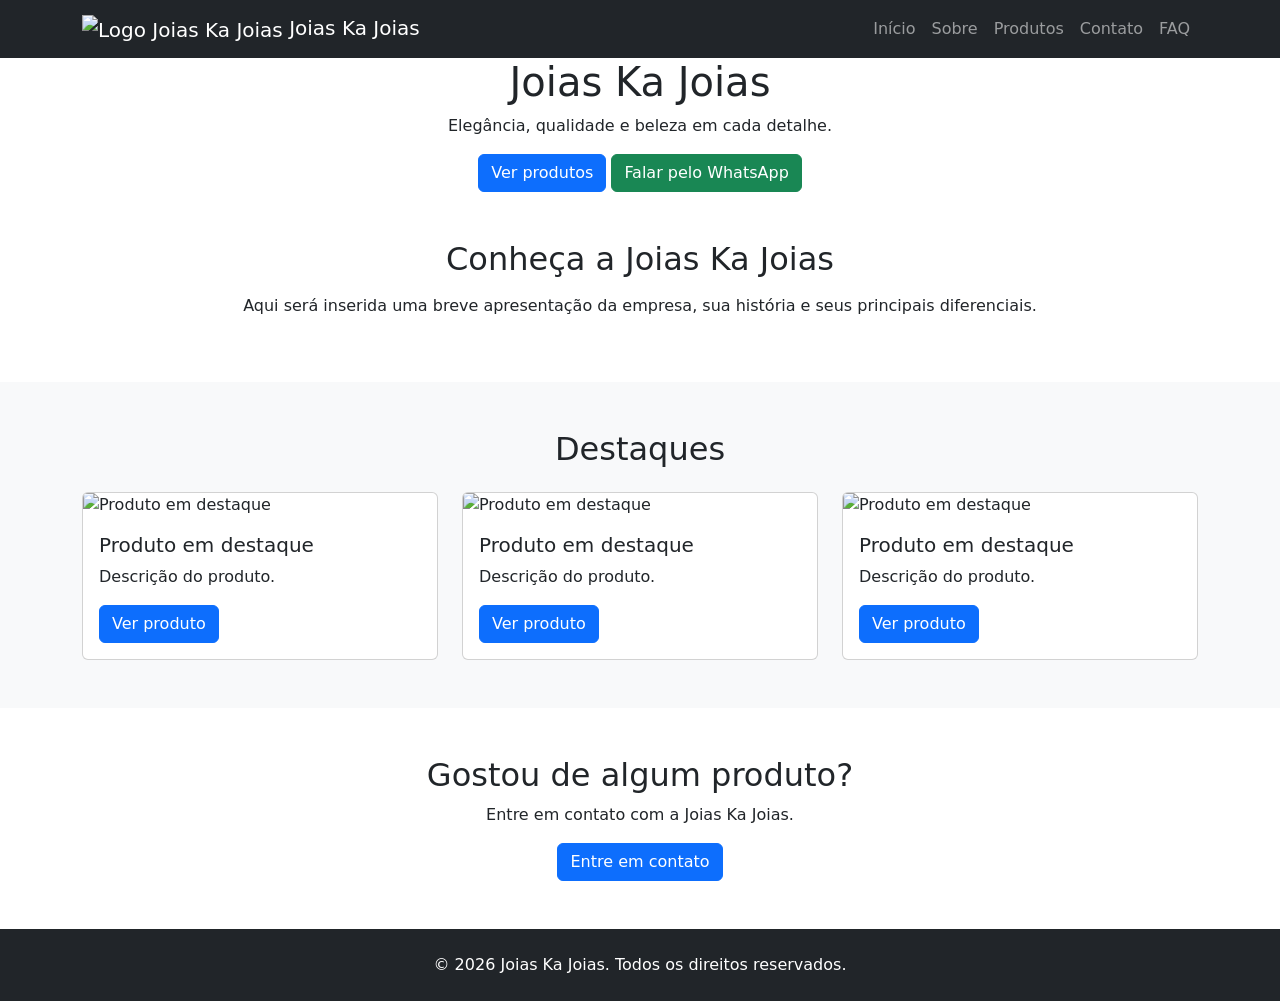
==== index.html @ 2ee937f9 "Estrutura base das páginas do html" ====
<!DOCTYPE html>
<html lang="pt-BR">

<head>

    <meta charset="UTF-8">

    <meta name="viewport" content="width=device-width, initial-scale=1.0">

    <title>Joias Ka Joias</title>

    <!-- Bootstrap -->
    <link
        href="https://cdn.jsdelivr.net/npm/bootstrap@5.3.3/dist/css/bootstrap.min.css"
        rel="stylesheet">

    <!-- CSS personalizado -->
    <link rel="stylesheet" href="css/custom.css">

</head>

<body>

    <!-- NAVBAR -->

    <nav class="navbar navbar-expand-lg bg-dark navbar-dark">

        <div class="container">

            <a class="navbar-brand" href="index.html">

                <img
                    src="assets/images/logo.png"
                    alt="Logo Joias Ka Joias"
                    width="50">

                Joias Ka Joias

            </a>


            <button
                class="navbar-toggler"
                type="button"
                data-bs-toggle="collapse"
                data-bs-target="#menu">

                <span class="navbar-toggler-icon"></span>

            </button>


            <div class="collapse navbar-collapse" id="menu">

                <ul class="navbar-nav ms-auto">

                    <li class="nav-item">
                        <a class="nav-link" href="index.html">
                            Início
                        </a>
                    </li>

                    <li class="nav-item">
                        <a class="nav-link" href="sobre.html">
                            Sobre
                        </a>
                    </li>

                    <li class="nav-item">
                        <a class="nav-link" href="produtos.html">
                            Produtos
                        </a>
                    </li>

                    <li class="nav-item">
                        <a class="nav-link" href="contato.html">
                            Contato
                        </a>
                    </li>

                    <li class="nav-item">
                        <a class="nav-link" href="faq.html">
                            FAQ
                        </a>
                    </li>

                </ul>

            </div>

        </div>

    </nav>


    <!-- HERO -->

    <header class="hero text-center">

        <div class="container">

            <h1>
                Joias Ka Joias
            </h1>

            <p>
                Elegância, qualidade e beleza em cada detalhe.
            </p>

            <a
                href="produtos.html"
                class="btn btn-primary">

                Ver produtos

            </a>

            <a
                href="https://wa.me/55XXXXXXXXXXX"
                target="_blank"
                class="btn btn-success">

                Falar pelo WhatsApp

            </a>

        </div>

    </header>


    <!-- APRESENTAÇÃO -->

    <section class="py-5">

        <div class="container text-center">

            <h2>
                Conheça a Joias Ka Joias
            </h2>

            <p class="mt-3">

                Aqui será inserida uma breve apresentação
                da empresa, sua história e seus principais
                diferenciais.

            </p>

        </div>

    </section>


    <!-- DESTAQUES -->

    <section class="py-5 bg-light">

        <div class="container">

            <h2 class="text-center mb-4">
                Destaques
            </h2>

            <div class="row g-4">


                <div class="col-12 col-md-6 col-lg-4">

                    <div class="card h-100">

                        <img
                            src="assets/images/produto-1.jpg"
                            class="card-img-top"
                            alt="Produto em destaque">

                        <div class="card-body">

                            <h5 class="card-title">
                                Produto em destaque
                            </h5>

                            <p class="card-text">
                                Descrição do produto.
                            </p>

                            <a
                                href="produtos.html"
                                class="btn btn-primary">

                                Ver produto

                            </a>

                        </div>

                    </div>

                </div>


                <div class="col-12 col-md-6 col-lg-4">

                    <div class="card h-100">

                        <img
                            src="assets/images/produto-2.jpg"
                            class="card-img-top"
                            alt="Produto em destaque">

                        <div class="card-body">

                            <h5 class="card-title">
                                Produto em destaque
                            </h5>

                            <p class="card-text">
                                Descrição do produto.
                            </p>

                            <a
                                href="produtos.html"
                                class="btn btn-primary">

                                Ver produto

                            </a>

                        </div>

                    </div>

                </div>


                <div class="col-12 col-md-6 col-lg-4">

                    <div class="card h-100">

                        <img
                            src="assets/images/produto-3.jpg"
                            class="card-img-top"
                            alt="Produto em destaque">

                        <div class="card-body">

                            <h5 class="card-title">
                                Produto em destaque
                            </h5>

                            <p class="card-text">
                                Descrição do produto.
                            </p>

                            <a
                                href="produtos.html"
                                class="btn btn-primary">

                                Ver produto

                            </a>

                        </div>

                    </div>

                </div>

            </div>

        </div>

    </section>


    <!-- CTA -->

    <section class="py-5 text-center">

        <div class="container">

            <h2>
                Gostou de algum produto?
            </h2>

            <p>
                Entre em contato com a Joias Ka Joias.
            </p>

            <a
                href="contato.html"
                class="btn btn-primary">

                Entre em contato

            </a>

        </div>

    </section>


    <!-- RODAPÉ -->

    <footer class="bg-dark text-white text-center py-4">

        <p class="mb-0">
            &copy; 2026 Joias Ka Joias.
            Todos os direitos reservados.
        </p>

    </footer>


    <!-- Bootstrap JS -->

    <script
        src="https://cdn.jsdelivr.net/npm/bootstrap@5.3.3/dist/js/bootstrap.bundle.min.js">
    </script>

</body>

</html>
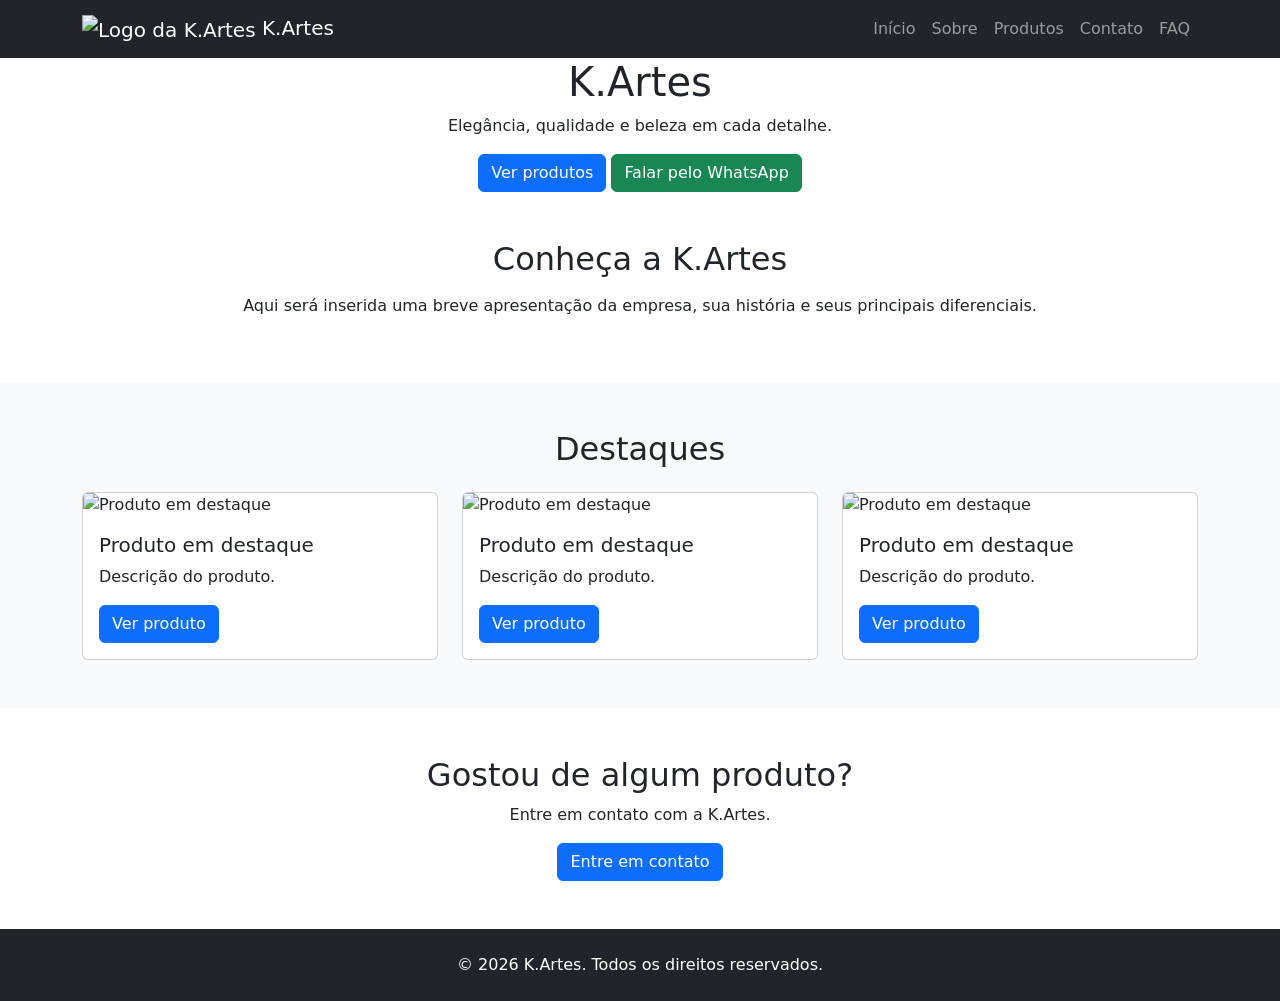
==== commit 4cb8adfd: "hmtl atualizado" ====
--- a/index.html
+++ b/index.html
@@ -7,7 +7,7 @@
 
     <meta name="viewport" content="width=device-width, initial-scale=1.0">
 
-    <title>Joias Ka Joias</title>
+    <title>K.Artes</title>
 
     <!-- Bootstrap -->
     <link
@@ -31,10 +31,10 @@
 
                 <img
                     src="assets/images/logo.png"
-                    alt="Logo Joias Ka Joias"
-                    width="50">
-
-                Joias Ka Joias
+                    alt="Logo da K.Artes"
+                    width="50px" height="50px">
+
+                K.Artes
 
             </a>
 
@@ -100,7 +100,7 @@
         <div class="container">
 
             <h1>
-                Joias Ka Joias
+                K.Artes
             </h1>
 
             <p>
@@ -116,7 +116,7 @@
             </a>
 
             <a
-                href="https://wa.me/55XXXXXXXXXXX"
+                href="https://wa.me/5532988972885"
                 target="_blank"
                 class="btn btn-success">
 
@@ -136,7 +136,7 @@
         <div class="container text-center">
 
             <h2>
-                Conheça a Joias Ka Joias
+                Conheça a K.Artes
             </h2>
 
             <p class="mt-3">
@@ -284,7 +284,7 @@
             </h2>
 
             <p>
-                Entre em contato com a Joias Ka Joias.
+                Entre em contato com a K.Artes.
             </p>
 
             <a
@@ -305,7 +305,7 @@
     <footer class="bg-dark text-white text-center py-4">
 
         <p class="mb-0">
-            &copy; 2026 Joias Ka Joias.
+            &copy; 2026 K.Artes.
             Todos os direitos reservados.
         </p>
 
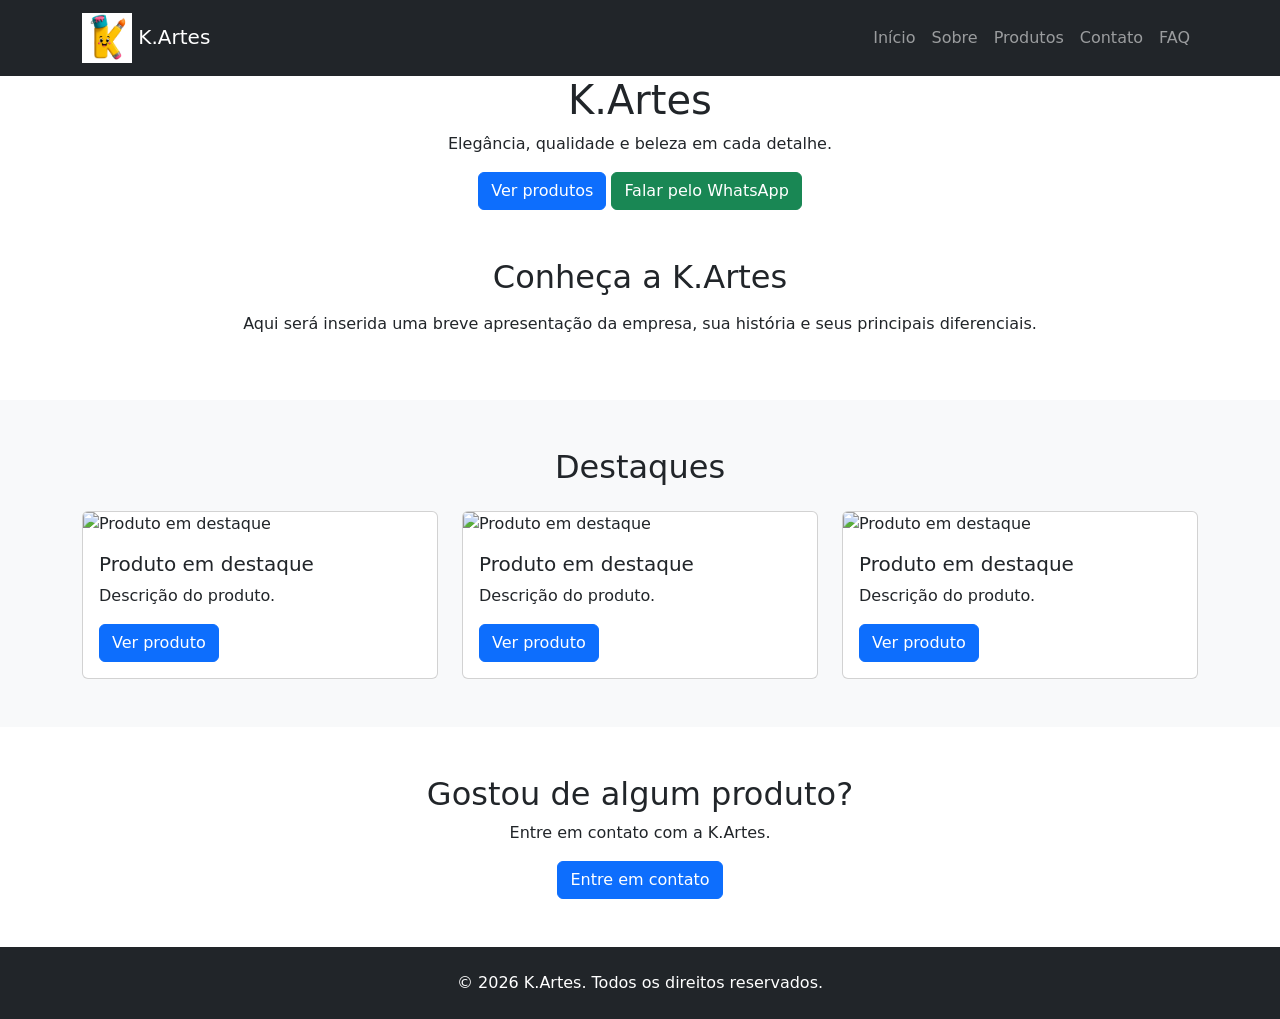
==== commit 8ed75825: "css encaminhado" ====
--- a/index.html
+++ b/index.html
@@ -29,7 +29,7 @@
 
             <a class="navbar-brand" href="index.html">
 
-                <img
+                <img class="k"
                     src="assets/images/logo.png"
                     alt="Logo da K.Artes"
                     width="50px" height="50px">
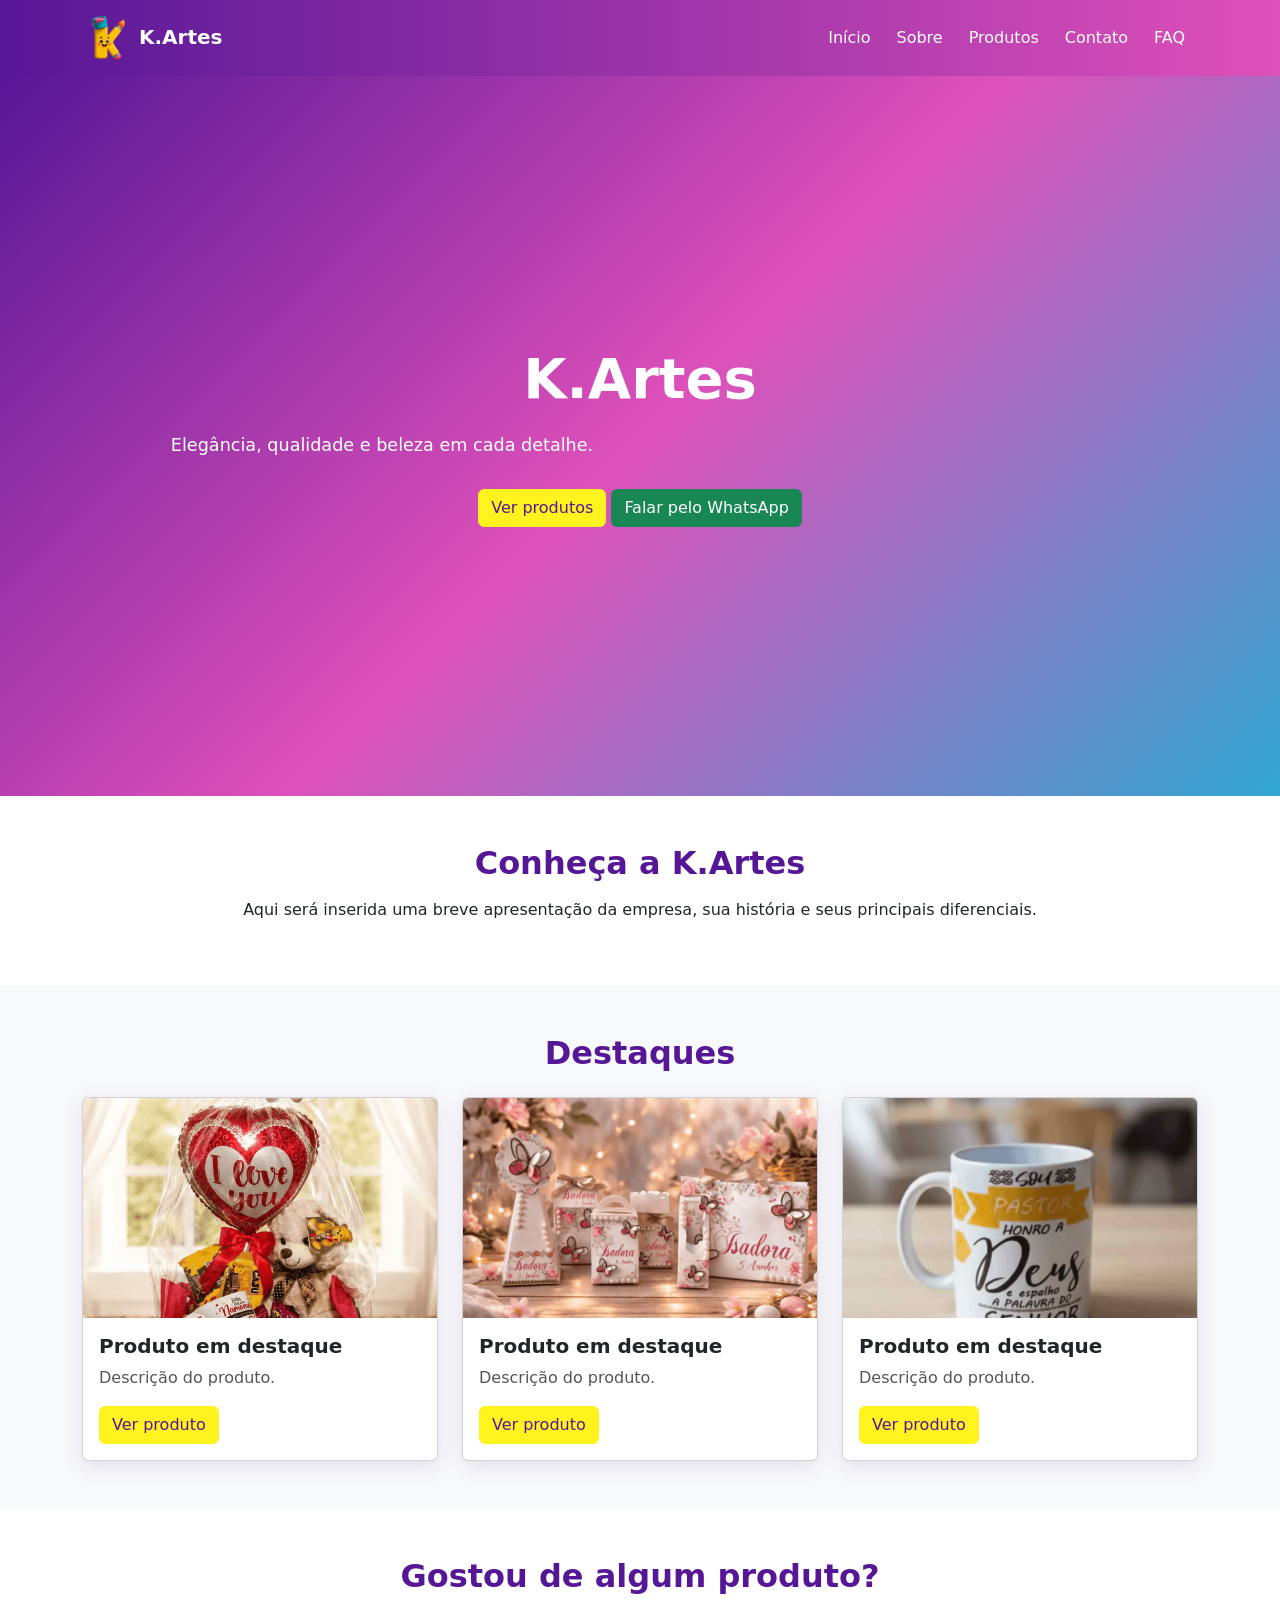
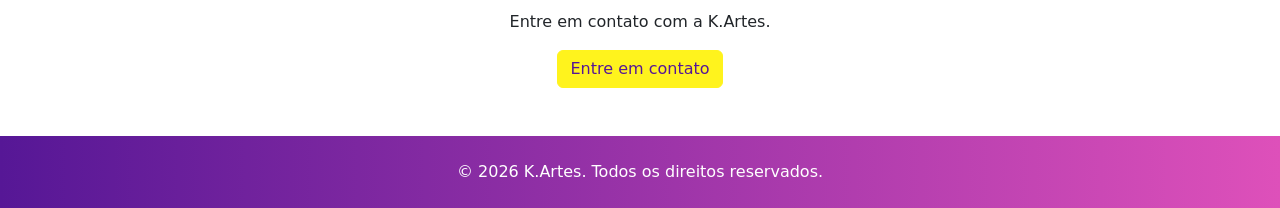
==== commit f04be190: "Atualização do Código" ====
--- a/index.html
+++ b/index.html
@@ -8,11 +8,6 @@
     <meta name="viewport" content="width=device-width, initial-scale=1.0">
 
     <title>K.Artes</title>
-
-    <!-- Bootstrap -->
-    <link
-        href="https://cdn.jsdelivr.net/npm/bootstrap@5.3.3/dist/css/bootstrap.min.css"
-        rel="stylesheet">
 
     <!-- CSS personalizado -->
     <link rel="stylesheet" href="css/custom.css">
@@ -311,7 +306,10 @@
 
     </footer>
 
-
+    <!-- Bootstrap -->
+    <link
+        href="https://cdn.jsdelivr.net/npm/bootstrap@5.3.3/dist/css/bootstrap.min.css"
+        rel="stylesheet">
     <!-- Bootstrap JS -->
 
     <script
--- a/css/custom.css
+++ b/css/custom.css
@@ -0,0 +1,396 @@
+/* K.Artes */
+
+/* Cores da marca */
+:root {
+    --amarelo: #FFF31D;
+    --rosa: #DE50BA;
+    --azul: #31A7D1;
+    --roxo: #561796;
+    --branco: #FFFFFF;
+    --escuro: #17121d;
+    }
+    
+    /* Configurações gerais */
+    * {
+    box-sizing: border-box;
+    }
+    
+    body {
+    margin: 0;
+    font-family: Arial, Helvetica, sans-serif;
+    background-color: var(--branco);
+    color: var(--escuro);
+    }
+    
+    /* NAVBAR */
+    
+    .navbar {
+    background: linear-gradient(
+    90deg,
+    var(--roxo),
+    var(--rosa)
+    ) !important;
+    
+    padding: 15px 20px;
+    }
+    
+    .navbar-brand {
+    color: var(--branco) !important;
+    font-size: 1.4rem;
+    font-weight: bold;
+    }
+    
+    .navbar-brand:hover {
+    color: var(--amarelo) !important;
+    }
+    
+    .navbar .nav-link {
+    color: var(--branco) !important;
+    font-weight: 500;
+    margin: 3px 5px;
+    border-radius: 8px;
+    transition: 0.3s;
+    }
+    
+    .navbar .nav-link:hover {
+    background-color: var(--amarelo);
+    color: var(--roxo) !important;
+    }
+    
+    /* Botão do menu mobile */
+    .navbar-toggler {
+    border-color: var(--branco);
+    }
+    
+    .navbar-toggler-icon {
+    filter: brightness(0) invert(1);
+    }
+    
+    /* HERO */
+    
+    .hero {
+    min-height: 70vh;
+    display: flex;
+    align-items: center;
+    background: linear-gradient(
+    135deg,
+    var(--roxo),
+    var(--rosa),
+    var(--azul)
+    );
+    color: var(--branco);
+    padding: 60px 20px;
+    }
+    
+    .hero h1 {
+    font-size: 2.5rem;
+    font-weight: bold;
+    margin-bottom: 20px;
+    }
+    
+    .hero p {
+    font-size: 1.1rem;
+    max-width: 600px;
+    margin-bottom: 30px;
+    }
+  
+    /* BOTÕES */
+    
+    .btn-primary {
+    background-color: var(--amarelo) !important;
+    border-color: var(--amarelo) !important;
+    color: var(--roxo) !important;
+    font-weight: bold;
+    border-radius: 25px;
+    padding: 10px 25px;
+    transition: 0.3s;
+    }
+    
+    .btn-primary:hover {
+    background-color: var(--branco) !important;
+    border-color: var(--branco) !important;
+    color: var(--roxo) !important;
+    transform: translateY(-2px);
+    }
+    
+    .btn-whatsapp {
+    background-color: var(--rosa);
+    border: none;
+    color: var(--branco);
+    font-weight: bold;
+    border-radius: 25px;
+    padding: 10px 25px;
+    text-decoration: none;
+    display: inline-block;
+    transition: 0.3s;
+    }
+    
+    .btn-whatsapp:hover {
+    background-color: var(--roxo);
+    color: var(--branco);
+    transform: translateY(-2px);
+    }
+    
+    /* TÍTULOS DAS SEÇÕES */
+    
+    section {
+    padding: 60px 20px;
+    }
+    
+    section h2 {
+    color: var(--roxo);
+    font-weight: bold;
+    margin-bottom: 15px;
+    }
+    
+    .section-title {
+    text-align: center;
+    margin-bottom: 40px;
+    }
+    
+    .section-title h2 {
+    font-size: 2rem;
+    }
+    
+    .section-title p {
+    color: #666;
+    }
+    
+    /* CARDS DE PRODUTOS */
+    
+    .card {
+    border: none;
+    border-radius: 15px;
+    overflow: hidden;
+    box-shadow: 0 5px 20px rgba(86, 23, 150, 0.12);
+    transition: 0.3s;
+    height: 100%;
+    }
+    
+    .card:hover {
+    transform: translateY(-6px);
+    box-shadow: 0 10px 25px rgba(86, 23, 150, 0.25);
+    }
+    
+    .card img {
+    width: 100%;
+    height: 220px;
+    object-fit: cover;
+    }
+    
+    .card-body {
+    padding: 20px;
+    }
+    
+    .card-title {
+    color: var(--roxo);
+    font-weight: bold;
+    }
+    
+    .card-text {
+    color: #555;
+    }
+    
+    .card .price {
+    color: var(--rosa);
+    font-size: 1.3rem;
+    font-weight: bold;
+    }
+    
+    /* BADGES */
+   
+    .badge {
+    padding: 7px 10px;
+    border-radius: 15px;
+    }
+    
+    .badge-promocao {
+    background-color: var(--amarelo);
+    color: var(--roxo);
+    }
+    
+    .badge-novo {
+    background-color: var(--azul);
+    color: var(--branco);
+    }
+    
+    .badge-destaque {
+    background-color: var(--rosa);
+    color: var(--branco);
+    }
+       
+    /* SOBRE A EMPRESA */
+    
+    .sobre {
+    background-color: #fafafa;
+    }
+    
+    .sobre img {
+    max-width: 100%;
+    border-radius: 15px;
+    }
+    
+    .sobre h2 {
+    color: var(--roxo);
+    }
+    
+    .sobre p {
+    line-height: 1.7;
+    }
+    
+    /* CONTATO */
+ 
+    .contato {
+    background-color: var(--branco);
+    }
+    
+    .contato .card {
+    border-top: 5px solid var(--azul);
+    }
+    
+    .contato a {
+    color: var(--roxo);
+    text-decoration: none;
+    }
+    
+    .contato a:hover {
+    color: var(--rosa);
+    }
+    
+  /* FORMULÁRIOS */ 
+    
+    .form-control,
+    .form-select {
+    border: 2px solid #ddd;
+    border-radius: 10px;
+    padding: 11px;
+    }
+    
+    .form-control:focus,
+    .form-select:focus {
+    border-color: var(--rosa);
+    box-shadow: 0 0 0 0.2rem rgba(222, 80, 186, 0.2);
+    }
+    
+    /* FAQ */
+    
+    .accordion-button {
+    font-weight: bold;
+    color: var(--roxo);
+    }
+    
+    .accordion-button:not(.collapsed) {
+    background-color: var(--rosa);
+    color: var(--branco);
+    }
+    
+    .accordion-button:focus {
+    box-shadow: none;
+    }
+    
+    /* DASHBOARD */
+    
+    .dashboard {
+    background-color: #f7f7f7;
+    min-height: 80vh;
+    }
+    
+    .dashboard .card {
+    border-top: 5px solid var(--roxo);
+    }
+    
+    .dashboard .card h3 {
+    color: var(--roxo);
+    }
+    
+    /* FOOTER */
+   
+    footer {
+    background: linear-gradient(
+    90deg,
+    var(--roxo),
+    var(--rosa)
+    );
+    color: var(--branco);
+    padding: 35px 20px;
+    }
+    
+    footer h5 {
+    font-weight: bold;
+    }
+    
+    footer a {
+    color: var(--branco);
+    text-decoration: none;
+    }
+    
+    footer a:hover {
+    color: var(--amarelo);
+    }
+    
+    /* RESPONSIVIDADE - MOBILE FIRST */
+
+    
+    /* Celulares */
+    @media (max-width: 575px) {
+    
+    .hero {
+    min-height: 75vh;
+    padding: 50px 20px;
+    text-align: center;
+    }
+    
+    .hero h1 {
+    font-size: 2rem;
+    }
+    
+    .hero p {
+    font-size: 1rem;
+    }
+    
+    section {
+    padding: 45px 15px;
+    }
+    
+    section h2 {
+    font-size: 1.7rem;
+    }
+    
+    .card img {
+    height: 200px;
+    }
+    
+    .navbar {
+    padding: 12px 15px;
+    }
+    
+    .btn-primary,
+    .btn-whatsapp {
+    width: 100%;
+    margin-bottom: 10px;
+    }
+    }
+    
+    /* Tablets */
+    @media (min-width: 576px) {
+    
+    .hero h1 {
+    font-size: 3rem;
+    }
+    }
+    
+    /* Computadores */
+    @media (min-width: 992px) {
+    
+    .hero {
+    min-height: 80vh;
+    }
+    
+    .hero h1 {
+    font-size: 3.5rem;
+    }
+    
+    section {
+    padding: 80px 30px;
+    }
+    }
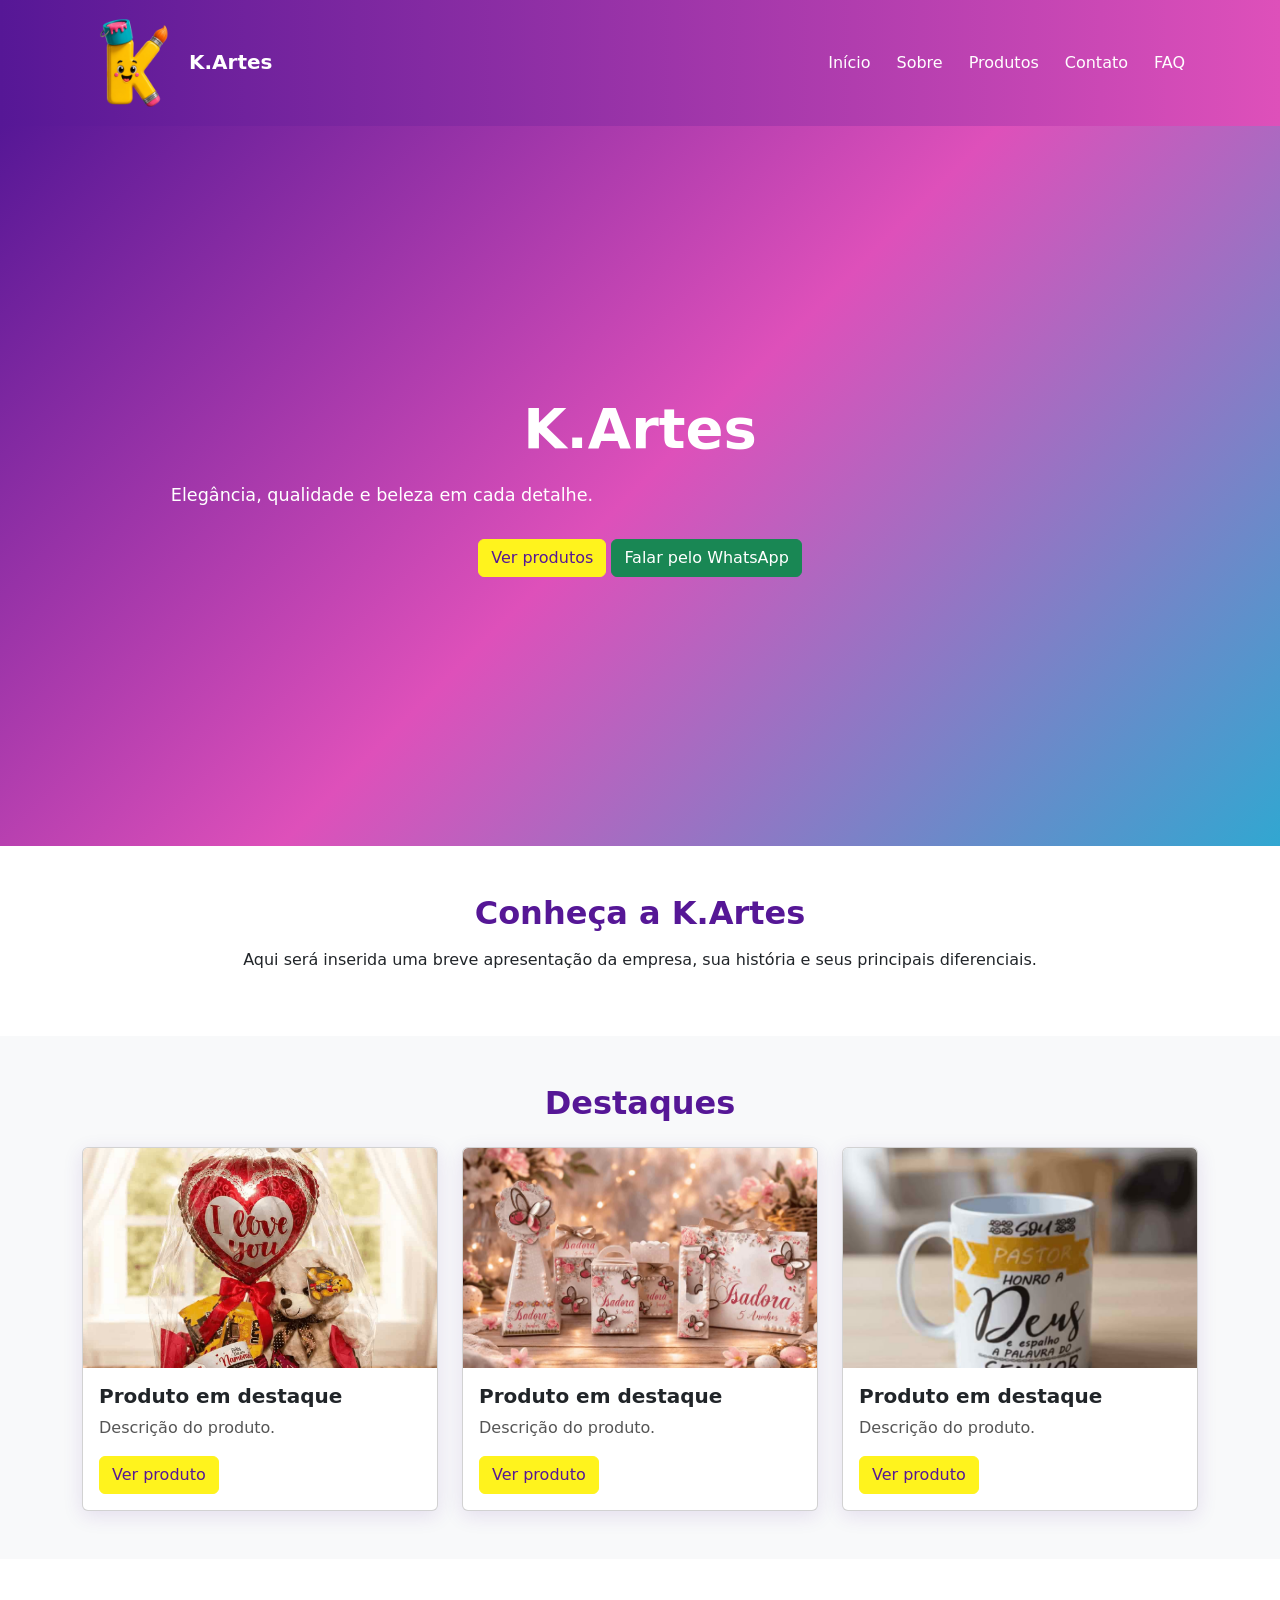
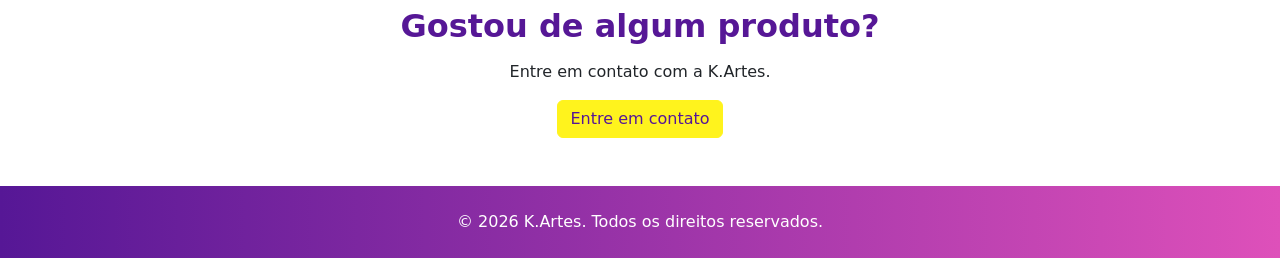
==== commit b3e755ab: "Adicionando 3 páginas novas" ====
--- a/index.html
+++ b/index.html
@@ -27,7 +27,7 @@
                 <img class="k"
                     src="assets/images/logo.png"
                     alt="Logo da K.Artes"
-                    width="50px" height="50px">
+                    width="100px" height="100px">
 
                 K.Artes
 
--- a/css/custom.css
+++ b/css/custom.css
@@ -393,4 +393,384 @@
     section {
     padding: 80px 30px;
     }
-    }+    }
+
+    /* =========================================
+   LOGIN / CADASTRO
+   ========================================= */
+
+.login-page {
+    min-height: 100vh;
+    display: flex;
+    flex-direction: column;
+
+    background: linear-gradient(
+        135deg,
+        #561796,
+        #DE50BA,
+        #31A7D1
+    );
+}
+
+.login-container {
+    flex: 1;
+
+    display: flex;
+    justify-content: center;
+    align-items: center;
+
+    padding: 30px 15px;
+}
+
+.login-card {
+    width: 100%;
+    max-width: 430px;
+
+    background-color: #FFFFFF;
+
+    padding: 30px 25px;
+
+    border-radius: 20px;
+
+    box-shadow:
+        0 15px 40px rgba(0, 0, 0, 0.2);
+}
+
+.cadastro-card {
+    max-width: 480px;
+}
+
+.login-logo {
+    width: 70px;
+    height: 70px;
+
+    object-fit: contain;
+
+    margin-bottom: 10px;
+}
+
+.login-card h1 {
+    color: #561796;
+    font-weight: bold;
+}
+
+.login-card p {
+    color: #666;
+}
+
+.login-card .form-label {
+    color: #561796;
+    font-weight: 600;
+}
+
+.login-card .form-control {
+    border: 2px solid #ddd;
+    border-radius: 10px;
+
+    padding: 11px;
+}
+
+.login-card .form-control:focus {
+    border-color: #DE50BA;
+
+    box-shadow:
+        0 0 0 0.2rem rgba(222, 80, 186, 0.2);
+}
+
+.btn-login {
+    background: linear-gradient(
+        90deg,
+        #561796,
+        #DE50BA
+    );
+
+    border: none;
+
+    color: #FFFFFF;
+
+    font-weight: bold;
+
+    padding: 12px;
+
+    border-radius: 10px;
+
+    transition: 0.3s;
+}
+
+.btn-login:hover {
+    background: linear-gradient(
+        90deg,
+        #DE50BA,
+        #31A7D1
+    );
+
+    color: #FFFFFF;
+
+    transform: translateY(-2px);
+}
+
+.forgot-password,
+.register-link,
+.back-link {
+    text-decoration: none;
+}
+
+.forgot-password {
+    color: #561796;
+}
+
+.forgot-password:hover {
+    color: #DE50BA;
+}
+
+.register-link {
+    color: #DE50BA;
+    font-weight: bold;
+}
+
+.register-link:hover {
+    color: #561796;
+}
+
+.back-link {
+    color: #666;
+    font-size: 0.9rem;
+}
+
+.back-link:hover {
+    color: #561796;
+}
+
+.login-footer {
+    width: 100%;
+
+    text-align: center;
+
+    color: #FFFFFF;
+
+    padding: 15px;
+
+    font-size: 0.85rem;
+}
+
+
+/* =========================================
+   DASHBOARD
+   ========================================= */
+
+.dashboard-page {
+    min-height: 100vh;
+
+    background-color: #f7f5fa;
+}
+
+
+/* Navbar do Dashboard */
+
+.k-navbar {
+    background: linear-gradient(
+        90deg,
+        #561796,
+        #DE50BA
+    );
+
+    padding: 12px 0;
+}
+
+.k-navbar .navbar-brand {
+    color: #FFFFFF !important;
+
+    font-weight: bold;
+
+    display: flex;
+
+    align-items: center;
+
+    gap: 10px;
+}
+
+.k-navbar .nav-link {
+    color: #FFFFFF !important;
+
+    border-radius: 8px;
+
+    margin-left: 5px;
+
+    transition: 0.3s;
+}
+
+.k-navbar .nav-link:hover,
+.k-navbar .nav-link.active {
+    background-color: #FFF31D;
+
+    color: #561796 !important;
+}
+
+.dashboard-logo {
+    width: 40px;
+    height: 40px;
+
+    object-fit: contain;
+}
+
+.k-navbar .navbar-toggler {
+    border-color: #FFFFFF;
+}
+
+.k-navbar .navbar-toggler-icon {
+    filter: brightness(0) invert(1);
+}
+
+
+/* Cards */
+
+.dashboard-card {
+    background-color: #FFFFFF;
+
+    padding: 25px;
+
+    border-radius: 15px;
+
+    border-top: 5px solid #561796;
+
+    box-shadow:
+        0 5px 20px rgba(86, 23, 150, 0.1);
+
+    transition: 0.3s;
+}
+
+.dashboard-card:hover {
+    transform: translateY(-5px);
+
+    box-shadow:
+        0 10px 25px rgba(86, 23, 150, 0.18);
+}
+
+.dashboard-card:nth-child(2) {
+    border-top-color: #DE50BA;
+}
+
+.dashboard-card p {
+    color: #666;
+
+    margin-bottom: 5px;
+}
+
+.dashboard-card h2 {
+    color: #561796;
+
+    font-size: 2rem;
+
+    margin: 0;
+}
+
+.dashboard-icon {
+    font-size: 1.8rem;
+
+    margin-bottom: 10px;
+}
+
+
+/* Tabela */
+
+.dashboard-table {
+    background-color: #FFFFFF;
+
+    border-radius: 15px;
+
+    overflow: hidden;
+
+    box-shadow:
+        0 5px 20px rgba(86, 23, 150, 0.1);
+}
+
+.dashboard-table h2 {
+    color: #561796;
+}
+
+.dashboard-table thead {
+    background: linear-gradient(
+        90deg,
+        #561796,
+        #DE50BA
+    );
+
+    color: #FFFFFF;
+}
+
+.dashboard-table th {
+    padding: 15px;
+    white-space: nowrap;
+}
+
+.dashboard-table td {
+    padding: 15px;
+    vertical-align: middle;
+}
+
+
+/* Status */
+
+.status-confirmada {
+    background-color: #31A7D1;
+
+    color: #FFFFFF;
+}
+
+.status-pendente {
+    background-color: #FFF31D;
+
+    color: #561796;
+}
+
+.status-cancelada {
+    background-color: #DE50BA;
+
+    color: #FFFFFF;
+}
+
+
+/* Footer */
+
+.k-footer {
+    background: linear-gradient(
+        90deg,
+        #561796,
+        #DE50BA
+    );
+
+    color: #FFFFFF;
+
+    padding: 25px 0;
+}
+
+
+/* =========================================
+   RESPONSIVIDADE
+   ========================================= */
+
+@media (min-width: 576px) {
+
+    .login-card {
+        padding: 40px;
+    }
+
+}
+
+
+@media (max-width: 575px) {
+
+    .dashboard-table {
+        font-size: 0.9rem;
+    }
+
+    .dashboard-table th,
+    .dashboard-table td {
+        padding: 12px 10px;
+    }
+
+    .login-card {
+        padding: 25px 20px;
+    }
+
+}
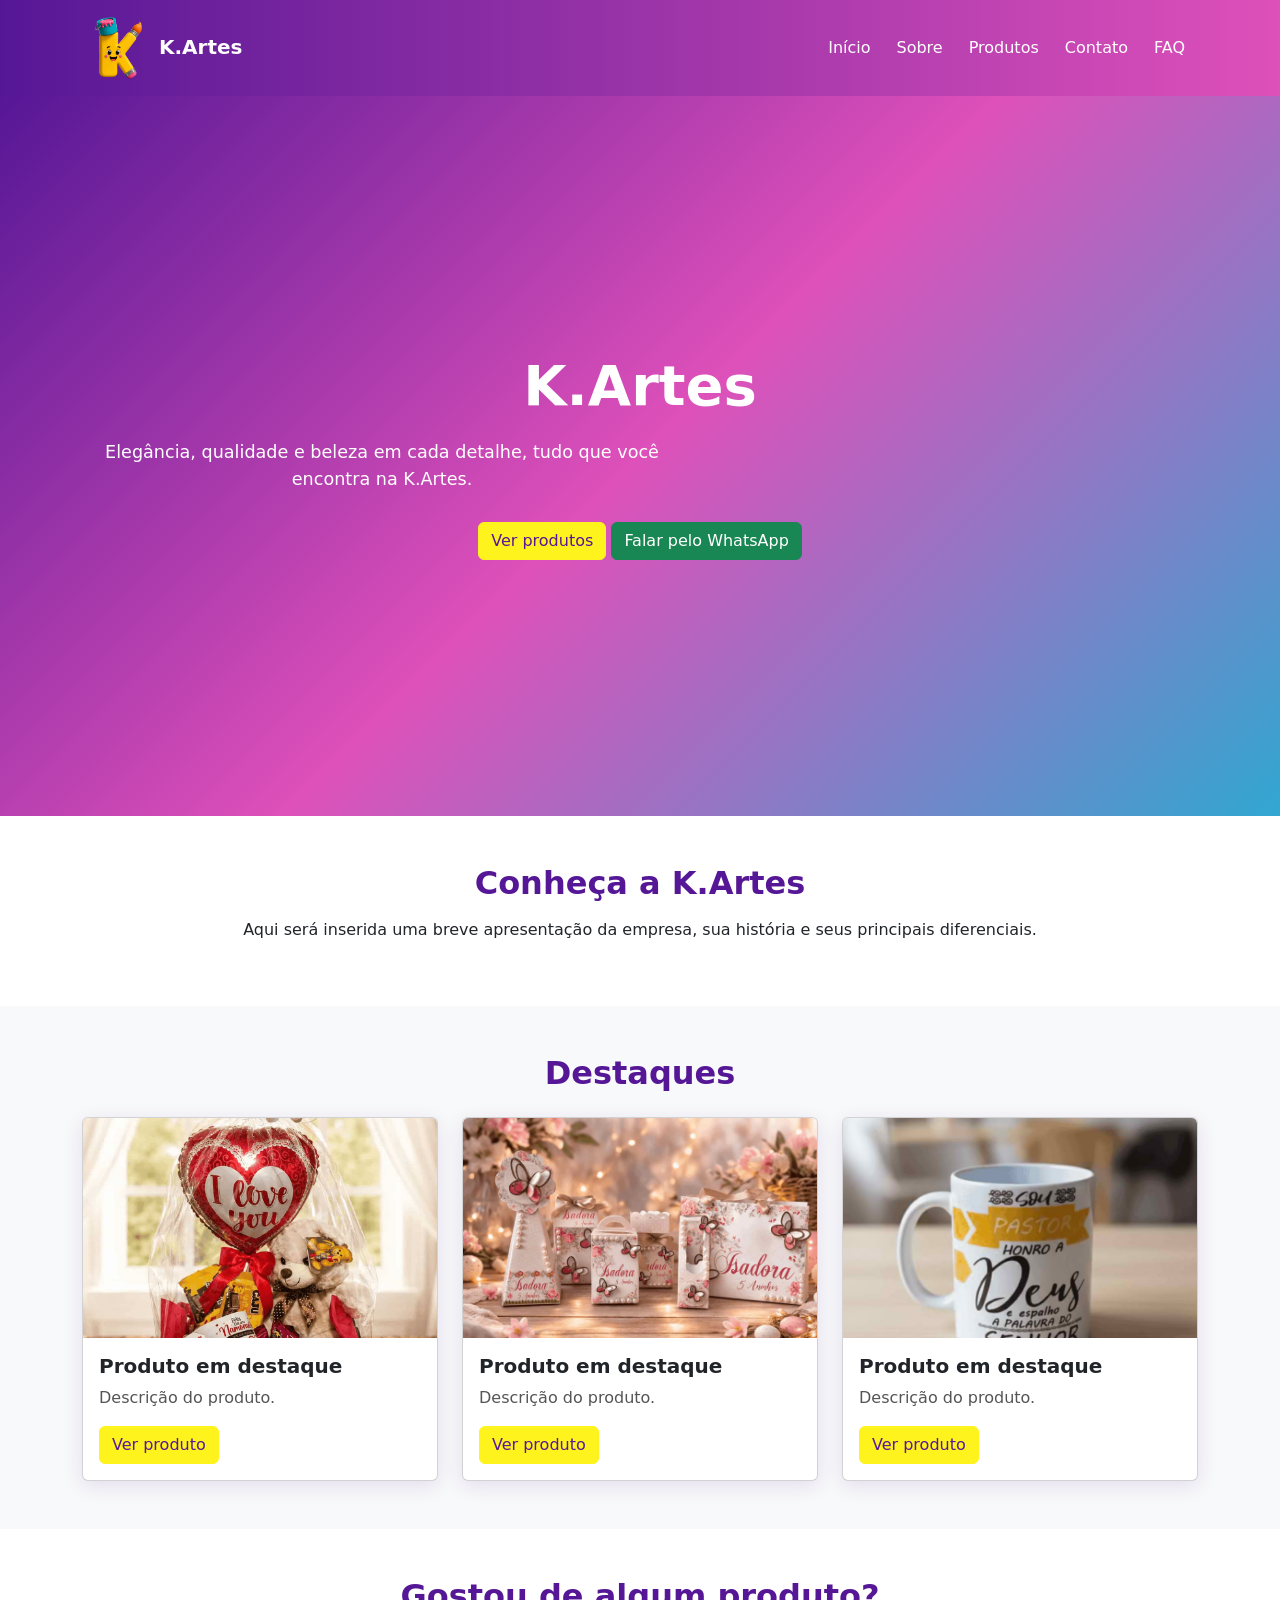
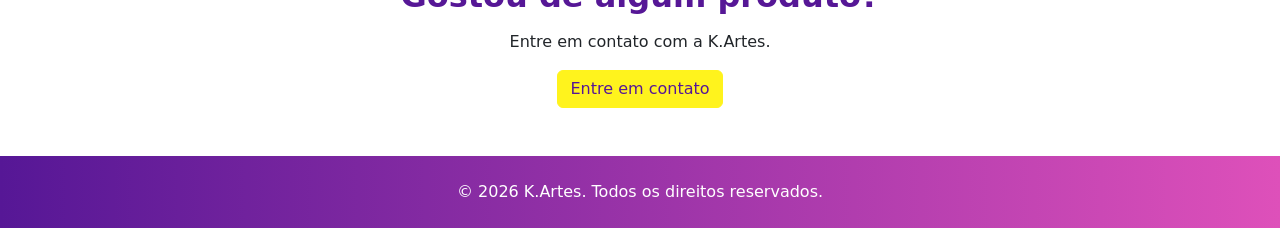
==== commit b5e1b510: "Criando pagina de Login e Cadastro" ====
--- a/index.html
+++ b/index.html
@@ -10,7 +10,7 @@
     <title>K.Artes</title>
 
     <!-- CSS personalizado -->
-    <link rel="stylesheet" href="css/custom.css">
+    <link rel="stylesheet" href="assets/css/custom.css">
 
 </head>
 
@@ -27,7 +27,7 @@
                 <img class="k"
                     src="assets/images/logo.png"
                     alt="Logo da K.Artes"
-                    width="100px" height="100px">
+                    width="70px" height="70px">
 
                 K.Artes
 
@@ -99,7 +99,7 @@
             </h1>
 
             <p>
-                Elegância, qualidade e beleza em cada detalhe.
+                Elegância, qualidade e beleza em cada detalhe, tudo que você encontra na K.Artes. 
             </p>
 
             <a
--- a/assets/css/custom.css
+++ b/assets/css/custom.css
@@ -0,0 +1,776 @@
+/* K.Artes */
+
+/* Cores da marca */
+:root {
+    --amarelo: #FFF31D;
+    --rosa: #DE50BA;
+    --azul: #31A7D1;
+    --roxo: #561796;
+    --branco: #FFFFFF;
+    --escuro: #17121d;
+    }
+    
+    /* Configurações gerais */
+    * {
+    box-sizing: border-box;
+    }
+    
+    body {
+    margin: 0;
+    font-family: Arial, Helvetica, sans-serif;
+    background-color: var(--branco);
+    color: var(--escuro);
+    }
+    
+    /* NAVBAR */
+    
+    .navbar {
+    background: linear-gradient(
+    90deg,
+    var(--roxo),
+    var(--rosa)
+    ) !important;
+    
+    padding: 15px 20px;
+    }
+    
+    .navbar-brand {
+    color: var(--branco) !important;
+    font-size: 1.4rem;
+    font-weight: bold;
+    }
+    
+    .navbar-brand:hover {
+    color: var(--amarelo) !important;
+    }
+    
+    .navbar .nav-link {
+    color: var(--branco) !important;
+    font-weight: 500;
+    margin: 3px 5px;
+    border-radius: 8px;
+    transition: 0.3s;
+    }
+    
+    .navbar .nav-link:hover {
+    background-color: var(--amarelo);
+    color: var(--roxo) !important;
+    }
+    
+    /* Botão do menu mobile */
+    .navbar-toggler {
+    border-color: var(--branco);
+    }
+    
+    .navbar-toggler-icon {
+    filter: brightness(0) invert(1);
+    }
+    
+    /* HERO */
+    
+    .hero {
+    min-height: 70vh;
+    display: flex;
+    align-items: center;
+    background: linear-gradient(
+    135deg,
+    var(--roxo),
+    var(--rosa),
+    var(--azul)
+    );
+    color: var(--branco);
+    padding: 60px 20px;
+    }
+    
+    .hero h1 {
+    font-size: 2.5rem;
+    font-weight: bold;
+    margin-bottom: 20px;
+    }
+    
+    .hero p {
+    font-size: 1.1rem;
+    max-width: 600px;
+    margin-bottom: 30px;
+    }
+  
+    /* BOTÕES */
+    
+    .btn-primary {
+    background-color: var(--amarelo) !important;
+    border-color: var(--amarelo) !important;
+    color: var(--roxo) !important;
+    font-weight: bold;
+    border-radius: 25px;
+    padding: 10px 25px;
+    transition: 0.3s;
+    }
+    
+    .btn-primary:hover {
+    background-color: var(--branco) !important;
+    border-color: var(--branco) !important;
+    color: var(--roxo) !important;
+    transform: translateY(-2px);
+    }
+    
+    .btn-whatsapp {
+    background-color: var(--rosa);
+    border: none;
+    color: var(--branco);
+    font-weight: bold;
+    border-radius: 25px;
+    padding: 10px 25px;
+    text-decoration: none;
+    display: inline-block;
+    transition: 0.3s;
+    }
+    
+    .btn-whatsapp:hover {
+    background-color: var(--roxo);
+    color: var(--branco);
+    transform: translateY(-2px);
+    }
+    
+    /* TÍTULOS DAS SEÇÕES */
+    
+    section {
+    padding: 60px 20px;
+    }
+    
+    section h2 {
+    color: var(--roxo);
+    font-weight: bold;
+    margin-bottom: 15px;
+    }
+    
+    .section-title {
+    text-align: center;
+    margin-bottom: 40px;
+    }
+    
+    .section-title h2 {
+    font-size: 2rem;
+    }
+    
+    .section-title p {
+    color: #666;
+    }
+    
+    /* CARDS DE PRODUTOS */
+    
+    .card {
+    border: none;
+    border-radius: 15px;
+    overflow: hidden;
+    box-shadow: 0 5px 20px rgba(86, 23, 150, 0.12);
+    transition: 0.3s;
+    height: 100%;
+    }
+    
+    .card:hover {
+    transform: translateY(-6px);
+    box-shadow: 0 10px 25px rgba(86, 23, 150, 0.25);
+    }
+    
+    .card img {
+    width: 100%;
+    height: 220px;
+    object-fit: cover;
+    }
+    
+    .card-body {
+    padding: 20px;
+    }
+    
+    .card-title {
+    color: var(--roxo);
+    font-weight: bold;
+    }
+    
+    .card-text {
+    color: #555;
+    }
+    
+    .card .price {
+    color: var(--rosa);
+    font-size: 1.3rem;
+    font-weight: bold;
+    }
+    
+    /* BADGES */
+   
+    .badge {
+    padding: 7px 10px;
+    border-radius: 15px;
+    }
+    
+    .badge-promocao {
+    background-color: var(--amarelo);
+    color: var(--roxo);
+    }
+    
+    .badge-novo {
+    background-color: var(--azul);
+    color: var(--branco);
+    }
+    
+    .badge-destaque {
+    background-color: var(--rosa);
+    color: var(--branco);
+    }
+       
+    /* SOBRE A EMPRESA */
+    
+    .sobre {
+    background-color: #fafafa;
+    }
+    
+    .sobre img {
+    max-width: 100%;
+    border-radius: 15px;
+    }
+    
+    .sobre h2 {
+    color: var(--roxo);
+    }
+    
+    .sobre p {
+    line-height: 1.7;
+    }
+    
+    /* CONTATO */
+ 
+    .contato {
+    background-color: var(--branco);
+    }
+    
+    .contato .card {
+    border-top: 5px solid var(--azul);
+    }
+    
+    .contato a {
+    color: var(--roxo);
+    text-decoration: none;
+    }
+    
+    .contato a:hover {
+    color: var(--rosa);
+    }
+    
+  /* FORMULÁRIOS */ 
+    
+    .form-control,
+    .form-select {
+    border: 2px solid #ddd;
+    border-radius: 10px;
+    padding: 11px;
+    }
+    
+    .form-control:focus,
+    .form-select:focus {
+    border-color: var(--rosa);
+    box-shadow: 0 0 0 0.2rem rgba(222, 80, 186, 0.2);
+    }
+    
+    /* FAQ */
+    
+    .accordion-button {
+    font-weight: bold;
+    color: var(--roxo);
+    }
+    
+    .accordion-button:not(.collapsed) {
+    background-color: var(--rosa);
+    color: var(--branco);
+    }
+    
+    .accordion-button:focus {
+    box-shadow: none;
+    }
+    
+    /* DASHBOARD */
+    
+    .dashboard {
+    background-color: #f7f7f7;
+    min-height: 80vh;
+    }
+    
+    .dashboard .card {
+    border-top: 5px solid var(--roxo);
+    }
+    
+    .dashboard .card h3 {
+    color: var(--roxo);
+    }
+    
+    /* FOOTER */
+   
+    footer {
+    background: linear-gradient(
+    90deg,
+    var(--roxo),
+    var(--rosa)
+    );
+    color: var(--branco);
+    padding: 35px 20px;
+    }
+    
+    footer h5 {
+    font-weight: bold;
+    }
+    
+    footer a {
+    color: var(--branco);
+    text-decoration: none;
+    }
+    
+    footer a:hover {
+    color: var(--amarelo);
+    }
+    
+    /* RESPONSIVIDADE - MOBILE FIRST */
+
+    
+    /* Celulares */
+    @media (max-width: 575px) {
+    
+    .hero {
+    min-height: 75vh;
+    padding: 50px 20px;
+    text-align: center;
+    }
+    
+    .hero h1 {
+    font-size: 2rem;
+    }
+    
+    .hero p {
+    font-size: 1rem;
+    }
+    
+    section {
+    padding: 45px 15px;
+    }
+    
+    section h2 {
+    font-size: 1.7rem;
+    }
+    
+    .card img {
+    height: 200px;
+    }
+    
+    .navbar {
+    padding: 12px 15px;
+    }
+    
+    .btn-primary,
+    .btn-whatsapp {
+    width: 100%;
+    margin-bottom: 10px;
+    }
+    }
+    
+    /* Tablets */
+    @media (min-width: 576px) {
+    
+    .hero h1 {
+    font-size: 3rem;
+    }
+    }
+    
+    /* Computadores */
+    @media (min-width: 992px) {
+    
+    .hero {
+    min-height: 80vh;
+    }
+    
+    .hero h1 {
+    font-size: 3.5rem;
+    }
+    
+    section {
+    padding: 80px 30px;
+    }
+    }
+
+    /* =========================================
+   LOGIN / CADASTRO
+   ========================================= */
+
+.login-page {
+    min-height: 100vh;
+    display: flex;
+    flex-direction: column;
+
+    background: linear-gradient(
+        135deg,
+        #561796,
+        #DE50BA,
+        #31A7D1
+    );
+}
+
+.login-container {
+    flex: 1;
+
+    display: flex;
+    justify-content: center;
+    align-items: center;
+
+    padding: 30px 15px;
+}
+
+.login-card {
+    width: 100%;
+    max-width: 430px;
+
+    background-color: #FFFFFF;
+
+    padding: 30px 25px;
+
+    border-radius: 20px;
+
+    box-shadow:
+        0 15px 40px rgba(0, 0, 0, 0.2);
+}
+
+.cadastro-card {
+    max-width: 480px;
+}
+
+.login-logo {
+    width: 70px;
+    height: 70px;
+
+    object-fit: contain;
+
+    margin-bottom: 10px;
+}
+
+.login-card h1 {
+    color: #561796;
+    font-weight: bold;
+}
+
+.login-card p {
+    color: #666;
+}
+
+.login-card .form-label {
+    color: #561796;
+    font-weight: 600;
+}
+
+.login-card .form-control {
+    border: 2px solid #ddd;
+    border-radius: 10px;
+
+    padding: 11px;
+}
+
+.login-card .form-control:focus {
+    border-color: #DE50BA;
+
+    box-shadow:
+        0 0 0 0.2rem rgba(222, 80, 186, 0.2);
+}
+
+.btn-login {
+    background: linear-gradient(
+        90deg,
+        #561796,
+        #DE50BA
+    );
+
+    border: none;
+
+    color: #FFFFFF;
+
+    font-weight: bold;
+
+    padding: 12px;
+
+    border-radius: 10px;
+
+    transition: 0.3s;
+}
+
+.btn-login:hover {
+    background: linear-gradient(
+        90deg,
+        #DE50BA,
+        #31A7D1
+    );
+
+    color: #FFFFFF;
+
+    transform: translateY(-2px);
+}
+
+.forgot-password,
+.register-link,
+.back-link {
+    text-decoration: none;
+}
+
+.forgot-password {
+    color: #561796;
+}
+
+.forgot-password:hover {
+    color: #DE50BA;
+}
+
+.register-link {
+    color: #DE50BA;
+    font-weight: bold;
+}
+
+.register-link:hover {
+    color: #561796;
+}
+
+.back-link {
+    color: #666;
+    font-size: 0.9rem;
+}
+
+.back-link:hover {
+    color: #561796;
+}
+
+.login-footer {
+    width: 100%;
+
+    text-align: center;
+
+    color: #FFFFFF;
+
+    padding: 15px;
+
+    font-size: 0.85rem;
+}
+
+
+/* =========================================
+   DASHBOARD
+   ========================================= */
+
+.dashboard-page {
+    min-height: 100vh;
+
+    background-color: #f7f5fa;
+}
+
+
+/* Navbar do Dashboard */
+
+.k-navbar {
+    background: linear-gradient(
+        90deg,
+        #561796,
+        #DE50BA
+    );
+
+    padding: 12px 0;
+}
+
+.k-navbar .navbar-brand {
+    color: #FFFFFF !important;
+
+    font-weight: bold;
+
+    display: flex;
+
+    align-items: center;
+
+    gap: 10px;
+}
+
+.k-navbar .nav-link {
+    color: #FFFFFF !important;
+
+    border-radius: 8px;
+
+    margin-left: 5px;
+
+    transition: 0.3s;
+}
+
+.k-navbar .nav-link:hover,
+.k-navbar .nav-link.active {
+    background-color: #FFF31D;
+
+    color: #561796 !important;
+}
+
+.dashboard-logo {
+    width: 40px;
+    height: 40px;
+
+    object-fit: contain;
+}
+
+.k-navbar .navbar-toggler {
+    border-color: #FFFFFF;
+}
+
+.k-navbar .navbar-toggler-icon {
+    filter: brightness(0) invert(1);
+}
+
+
+/* Cards */
+
+.dashboard-card {
+    background-color: #FFFFFF;
+
+    padding: 25px;
+
+    border-radius: 15px;
+
+    border-top: 5px solid #561796;
+
+    box-shadow:
+        0 5px 20px rgba(86, 23, 150, 0.1);
+
+    transition: 0.3s;
+}
+
+.dashboard-card:hover {
+    transform: translateY(-5px);
+
+    box-shadow:
+        0 10px 25px rgba(86, 23, 150, 0.18);
+}
+
+.dashboard-card:nth-child(2) {
+    border-top-color: #DE50BA;
+}
+
+.dashboard-card p {
+    color: #666;
+
+    margin-bottom: 5px;
+}
+
+.dashboard-card h2 {
+    color: #561796;
+
+    font-size: 2rem;
+
+    margin: 0;
+}
+
+.dashboard-icon {
+    font-size: 1.8rem;
+
+    margin-bottom: 10px;
+}
+
+
+/* Tabela */
+
+.dashboard-table {
+    background-color: #FFFFFF;
+
+    border-radius: 15px;
+
+    overflow: hidden;
+
+    box-shadow:
+        0 5px 20px rgba(86, 23, 150, 0.1);
+}
+
+.dashboard-table h2 {
+    color: #561796;
+}
+
+.dashboard-table thead {
+    background: linear-gradient(
+        90deg,
+        #561796,
+        #DE50BA
+    );
+
+    color: #FFFFFF;
+}
+
+.dashboard-table th {
+    padding: 15px;
+    white-space: nowrap;
+}
+
+.dashboard-table td {
+    padding: 15px;
+    vertical-align: middle;
+}
+
+
+/* Status */
+
+.status-confirmada {
+    background-color: #31A7D1;
+
+    color: #FFFFFF;
+}
+
+.status-pendente {
+    background-color: #FFF31D;
+
+    color: #561796;
+}
+
+.status-cancelada {
+    background-color: #DE50BA;
+
+    color: #FFFFFF;
+}
+
+
+/* Footer */
+
+.k-footer {
+    background: linear-gradient(
+        90deg,
+        #561796,
+        #DE50BA
+    );
+
+    color: #FFFFFF;
+
+    padding: 25px 0;
+}
+
+
+/* =========================================
+   RESPONSIVIDADE
+   ========================================= */
+
+@media (min-width: 576px) {
+
+    .login-card {
+        padding: 40px;
+    }
+
+}
+
+
+@media (max-width: 575px) {
+
+    .dashboard-table {
+        font-size: 0.9rem;
+    }
+
+    .dashboard-table th,
+    .dashboard-table td {
+        padding: 12px 10px;
+    }
+
+    .login-card {
+        padding: 25px 20px;
+    }
+
+}
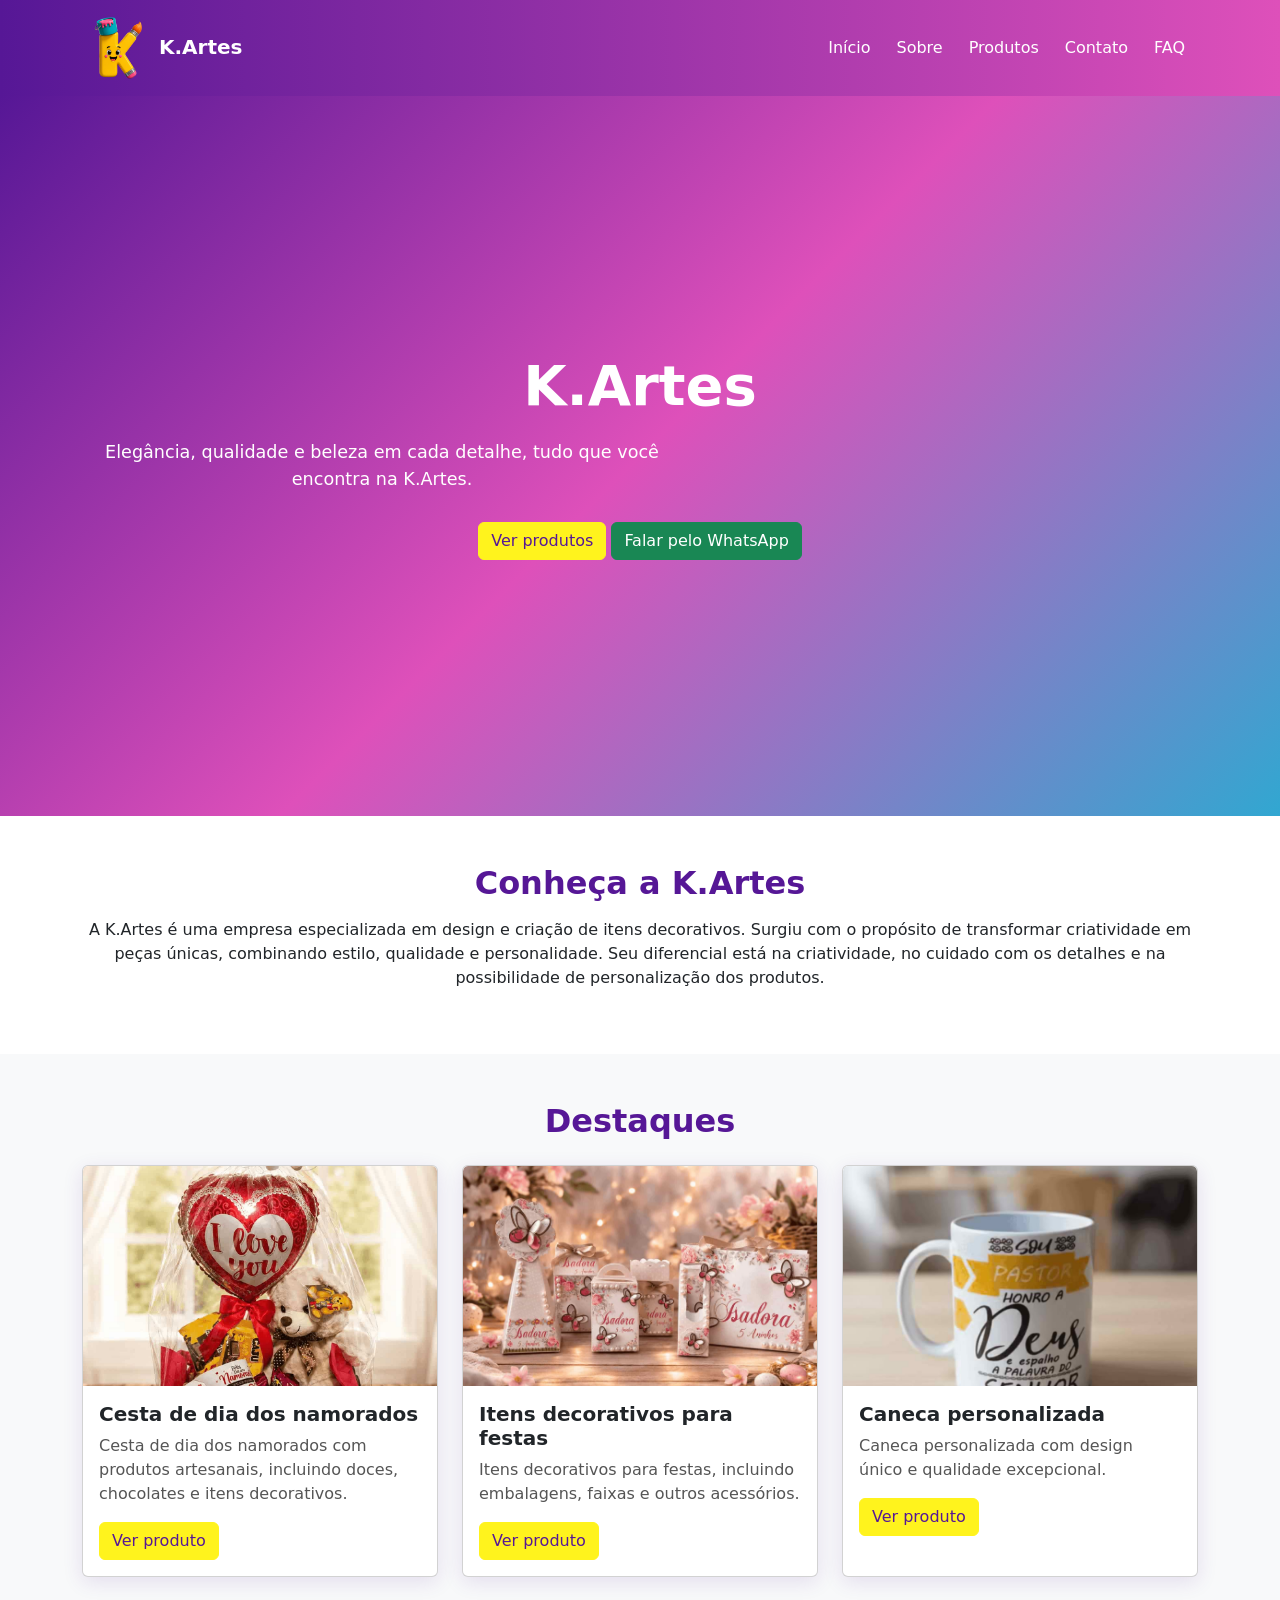
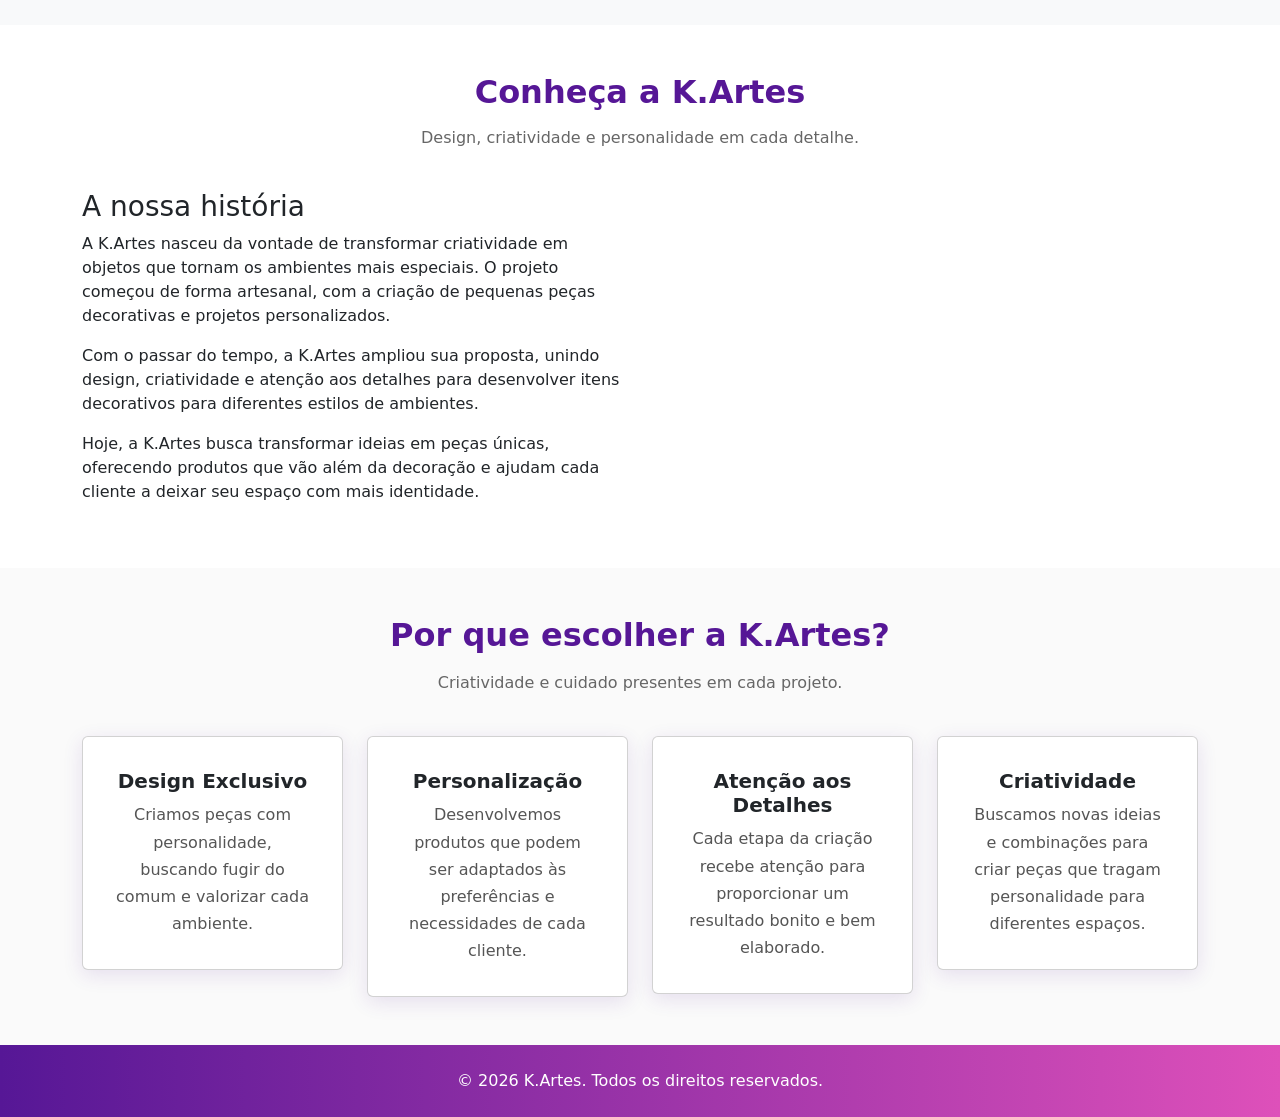
==== commit 53616738: "Site finalizado" ====
--- a/index.html
+++ b/index.html
@@ -136,10 +136,8 @@
 
             <p class="mt-3">
 
-                Aqui será inserida uma breve apresentação
-                da empresa, sua história e seus principais
-                diferenciais.
-
+                A K.Artes é uma empresa especializada em design e criação de itens decorativos. Surgiu com o propósito de transformar criatividade em peças únicas, combinando estilo, qualidade e personalidade. 
+                Seu diferencial está na criatividade, no cuidado com os detalhes e na possibilidade de personalização dos produtos.
             </p>
 
         </div>
@@ -172,11 +170,11 @@
                         <div class="card-body">
 
                             <h5 class="card-title">
-                                Produto em destaque
-                            </h5>
-
-                            <p class="card-text">
-                                Descrição do produto.
+                                Cesta de dia dos namorados
+                            </h5>
+
+                            <p class="card-text">
+                                Cesta de dia dos namorados com produtos artesanais, incluindo doces, chocolates e itens decorativos.
                             </p>
 
                             <a
@@ -206,11 +204,11 @@
                         <div class="card-body">
 
                             <h5 class="card-title">
-                                Produto em destaque
-                            </h5>
-
-                            <p class="card-text">
-                                Descrição do produto.
+                                Itens decorativos para festas
+                            </h5>
+
+                            <p class="card-text">
+                                Itens decorativos para festas, incluindo embalagens, faixas e outros acessórios.
                             </p>
 
                             <a
@@ -240,11 +238,11 @@
                         <div class="card-body">
 
                             <h5 class="card-title">
-                                Produto em destaque
-                            </h5>
-
-                            <p class="card-text">
-                                Descrição do produto.
+                                Caneca personalizada
+                            </h5>
+
+                            <p class="card-text">
+                                Caneca personalizada com design único e qualidade excepcional.
                             </p>
 
                             <a
@@ -270,25 +268,162 @@
 
     <!-- CTA -->
 
-    <section class="py-5 text-center">
+    <section class="py-5">
+    <div class="container">
+
+        <div class="section-title">
+            <h2>Conheça a K.Artes</h2>
+            <p>Design, criatividade e personalidade em cada detalhe.</p>
+        </div>
+
+        <div class="row align-items-center g-4">
+
+            <div class="col-12 col-lg-6">
+
+                <h3>A nossa história</h3>
+
+                <p>
+                    A K.Artes nasceu da vontade de transformar criatividade
+                    em objetos que tornam os ambientes mais especiais.
+                    O projeto começou de forma artesanal, com a criação de
+                    pequenas peças decorativas e projetos personalizados.
+                </p>
+
+                <p>
+                    Com o passar do tempo, a K.Artes ampliou sua proposta,
+                    unindo design, criatividade e atenção aos detalhes para
+                    desenvolver itens decorativos para diferentes estilos
+                    de ambientes.
+                </p>
+
+                <p>
+                    Hoje, a K.Artes busca transformar ideias em peças únicas,
+                    oferecendo produtos que vão além da decoração e ajudam
+                    cada cliente a deixar seu espaço com mais identidade.
+                </p>
+
+            </div>
+
+            <div class="col-12 col-lg-6">
+
+                <!-- <img
+                    src="assets/images/sobre.jpg"
+                    alt="Peças decorativas da K.Artes"
+                    class="img-fluid rounded"> -->
+
+            </div>
+
+        </div>
+
+    </div>
+</section>
+
+
+    <section class="sobre py-5">
 
         <div class="container">
 
-            <h2>
-                Gostou de algum produto?
-            </h2>
-
-            <p>
-                Entre em contato com a K.Artes.
-            </p>
-
-            <a
-                href="contato.html"
-                class="btn btn-primary">
-
-                Entre em contato
-
-            </a>
+            <div class="section-title">
+                <h2>Por que escolher a K.Artes?</h2>
+                <p>
+                    Criatividade e cuidado presentes em cada projeto.
+                </p>
+            </div>
+
+            <div class="row g-4">
+
+                <div class="col-12 col-md-6 col-lg-3">
+
+                    <div class="card text-center p-3">
+
+                        <div class="card-body">
+
+                            <h5 class="card-title">
+                                Design Exclusivo
+                            </h5>
+
+                            <p class="card-text">
+                                Criamos peças com personalidade,
+                                buscando fugir do comum e valorizar
+                                cada ambiente.
+                            </p>
+
+                        </div>
+
+                    </div>
+
+                </div>
+
+
+                <div class="col-12 col-md-6 col-lg-3">
+
+                    <div class="card text-center p-3">
+
+                        <div class="card-body">
+
+                            <h5 class="card-title">
+                                Personalização
+                            </h5>
+
+                            <p class="card-text">
+                                Desenvolvemos produtos que podem ser
+                                adaptados às preferências e necessidades
+                                de cada cliente.
+                            </p>
+
+                        </div>
+
+                    </div>
+
+                </div>
+
+
+                <div class="col-12 col-md-6 col-lg-3">
+
+                    <div class="card text-center p-3">
+
+                        <div class="card-body">
+
+                            <h5 class="card-title">
+                                Atenção aos Detalhes
+                            </h5>
+
+                            <p class="card-text">
+                                Cada etapa da criação recebe atenção
+                                para proporcionar um resultado bonito
+                                e bem elaborado.
+                            </p>
+
+                        </div>
+
+                    </div>
+
+                </div>
+
+
+                <div class="col-12 col-md-6 col-lg-3">
+
+                    <div class="card text-center p-3">
+
+                        <div class="card-body">
+
+                            <h5 class="card-title">
+                                Criatividade
+                            </h5>
+
+                            <p class="card-text">
+                                Buscamos novas ideias e combinações
+                                para criar peças que tragam personalidade
+                                para diferentes espaços.
+                            </p>
+
+                        </div>
+
+                    </div>
+
+                </div>
+
+            </div>
 
         </div>
 
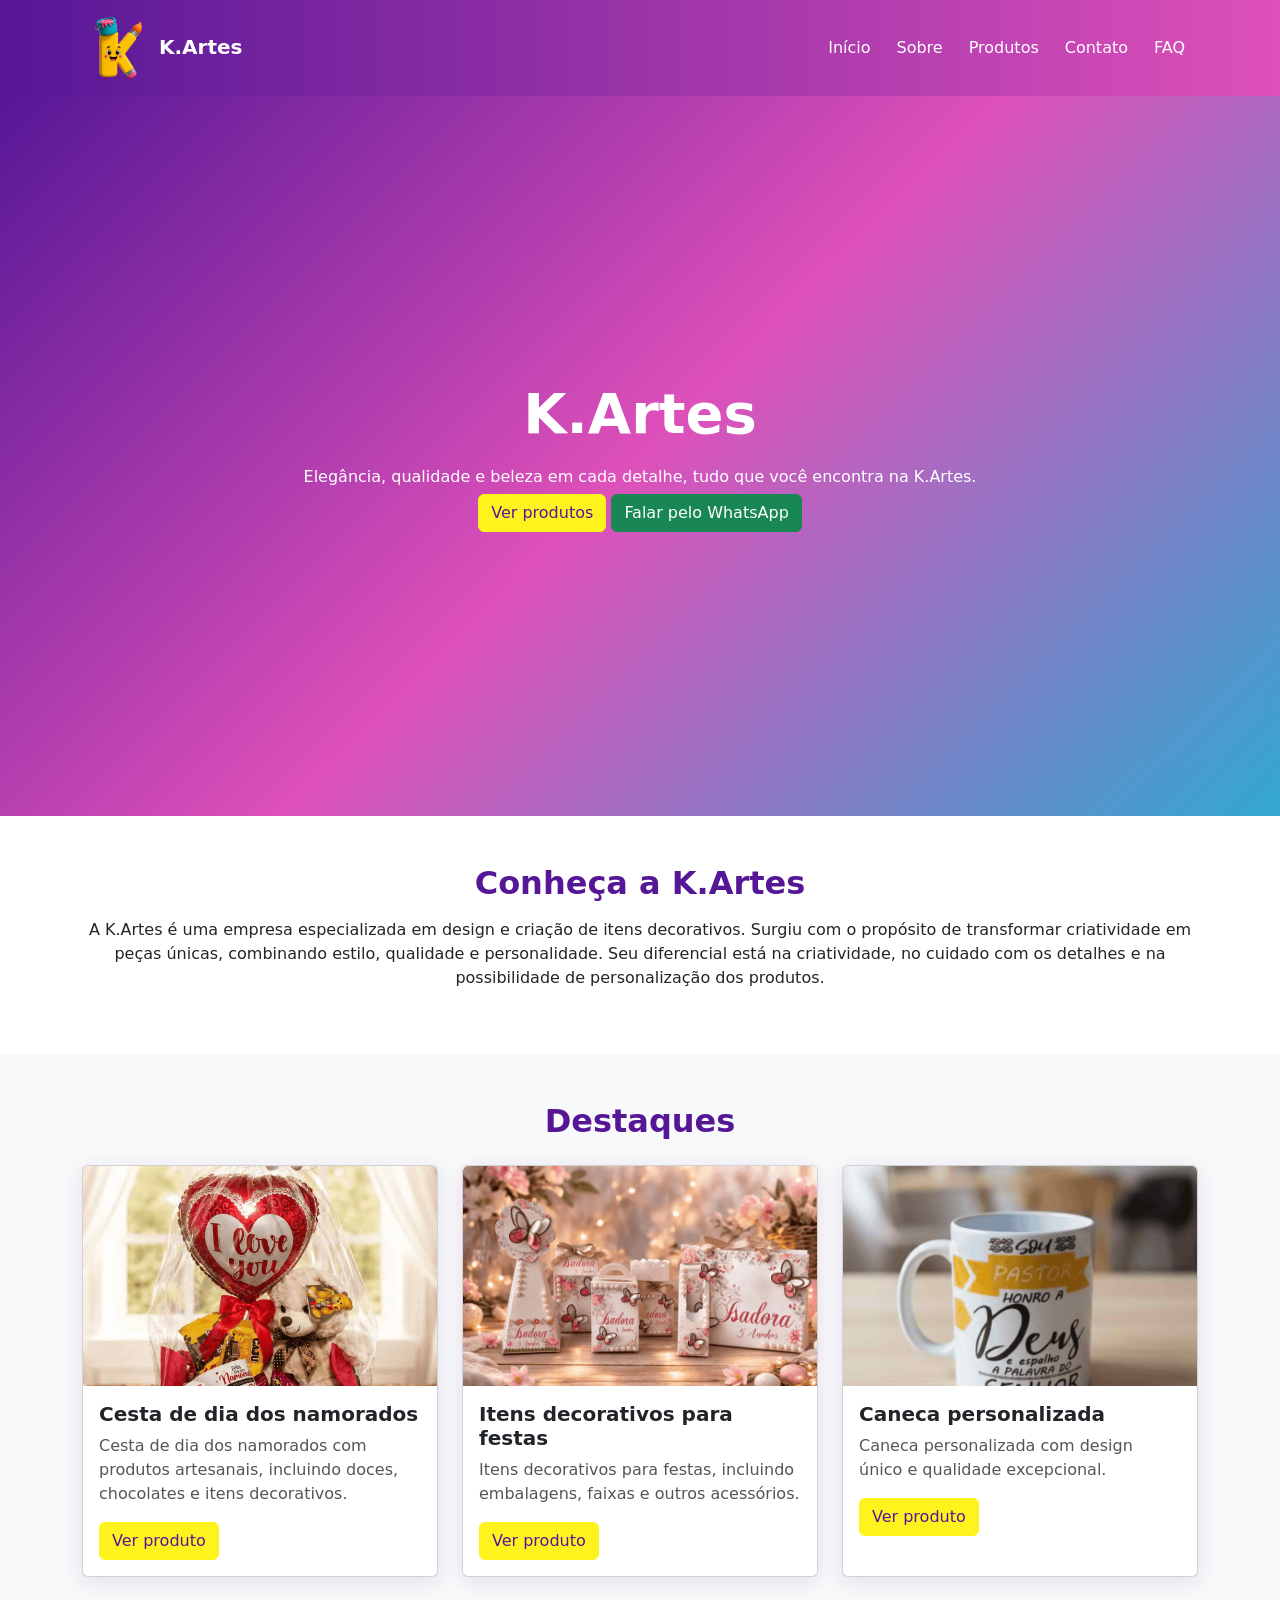
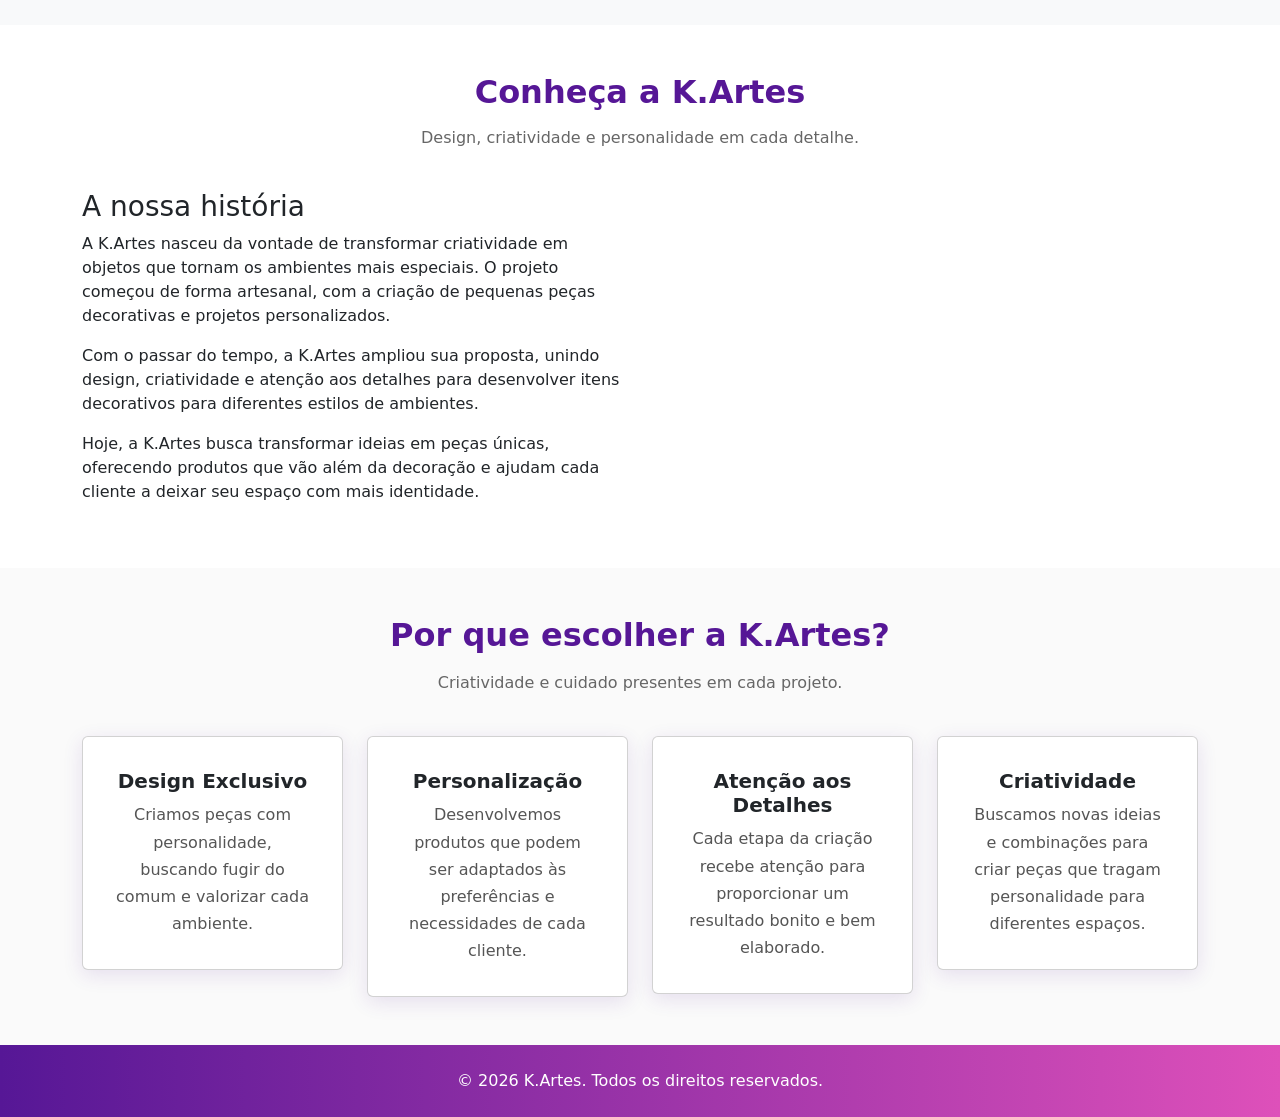
==== commit 0073e295: "Adicionando toques finais" ====
--- a/index.html
+++ b/index.html
@@ -98,9 +98,9 @@
                 K.Artes
             </h1>
 
-            <p>
+            <h6>
                 Elegância, qualidade e beleza em cada detalhe, tudo que você encontra na K.Artes. 
-            </p>
+            </h6>
 
             <a
                 href="produtos.html"
--- a/assets/css/custom.css
+++ b/assets/css/custom.css
@@ -395,9 +395,7 @@
     }
     }
 
-    /* =========================================
-   LOGIN / CADASTRO
-   ========================================= */
+    /* LOGIN / CADASTRO*/
 
 .login-page {
     min-height: 100vh;
@@ -554,9 +552,7 @@
 }
 
 
-/* =========================================
-   DASHBOARD
-   ========================================= */
+/*  DASHBOARD */
 
 .dashboard-page {
     min-height: 100vh;
@@ -745,9 +741,7 @@
 }
 
 
-/* =========================================
-   RESPONSIVIDADE
-   ========================================= */
+/*RESPONSIVIDADE*/
 
 @media (min-width: 576px) {
 
